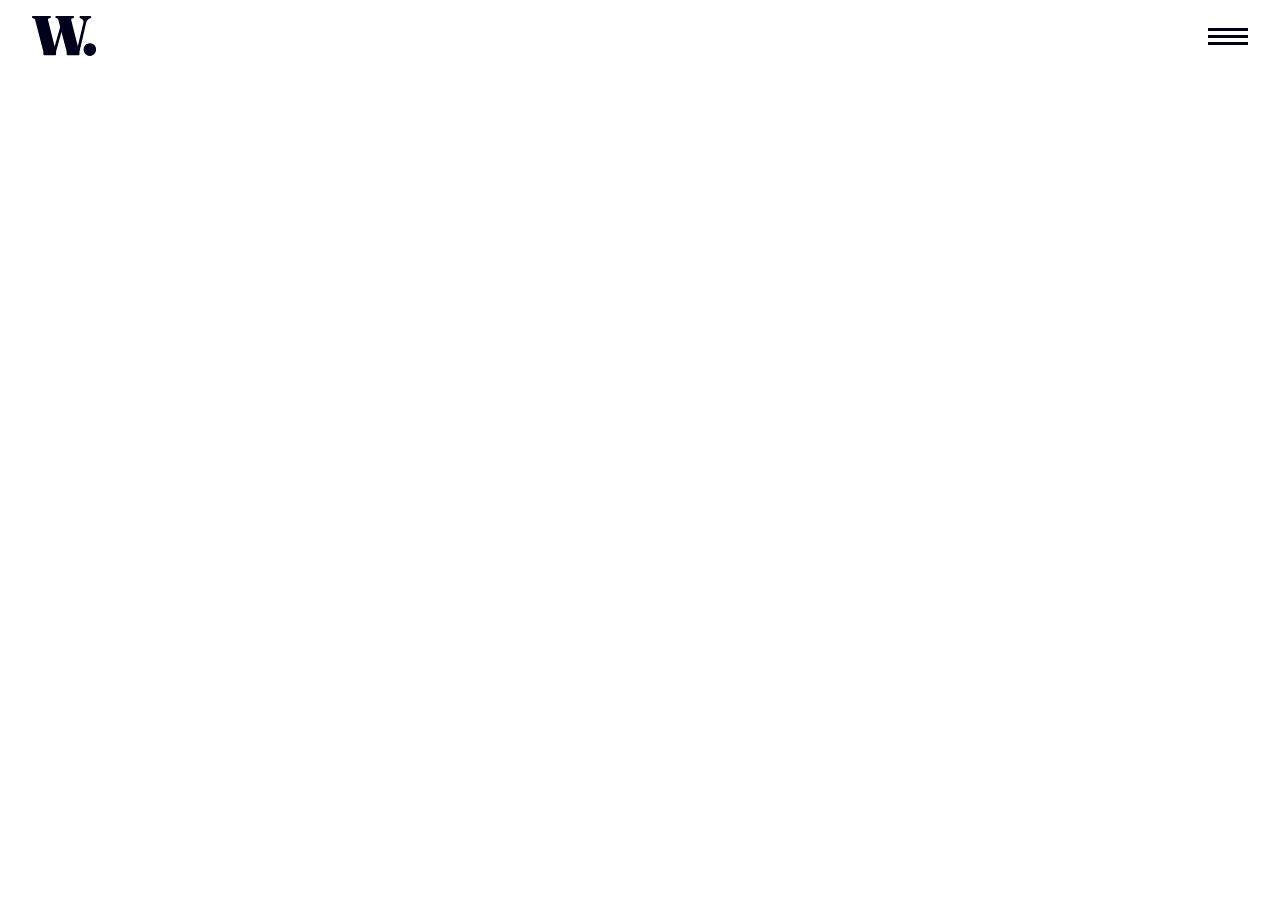
==== 02-news-homepage/index.html @ a36cd9cb "Empezando estructura del main." ====
<!DOCTYPE html>
<html lang="en">
  <head>
    <meta charset="UTF-8" />
    <meta name="viewport" content="width=device-width, initial-scale=1.0" />
    <!-- displays site properly based on user's device -->

    <link
      rel="icon"
      type="image/png"
      sizes="32x32"
      href="./assets/images/favicon-32x32.png"
    />

    <link rel="stylesheet" href="css/style.css" />

    <title>News homepage</title>
  </head>
  <body class="container">
    <header>
      <nav class="nav">
        <figure class="nav__picture">
          <img src="assets/images/logo.svg" alt="" class="nav__img" />
        </figure>

        <a href="#menu" class="menu__icon">
          <img src="assets/images/icon-menu.svg" />
        </a>

        <a href="#" class="menu__icon menu__icon--close">
          <img src="assets/images/icon-menu-close.svg" />
        </a>

        <div id="menu" class="menu">
          <a href="#" class="menu__link">Home</a>
          <a href="#" class="menu__link">New</a>
          <a href="#" class="menu__link">Popular</a>
          <a href="#" class="menu__link">Trending</a>
          <a href="#" class="menu__link">Categories</a>
        </div>

        <div class="modal"></div>
      </nav>

      <div class="wrapper">
        <main class="main"></main>
        <aside class="aside"></aside>
      </div>
    </header>
    <!-- Home
  New
  Popular
  Trending
  Categories

  The Bright Future of Web 3.0?

  We dive into the next evolution of the web that claims to put the power of the platforms back into the hands of the people. 
  But is it really fulfilling its promise?

  Read more

  New 

  Hydrogen VS Electric Cars
  Will hydrogen-fueled cars ever catch up to EVs?

  The Downsides of AI Artistry
  What are the possible adverse effects of on-demand AI image generation?

  Is VC Funding Drying Up?
  Private funding by VC firms is down 50% YOY. We take a look at what that means.

  01
  Reviving Retro PCs
  What happens when old PCs are given modern upgrades?

  02
  Top 10 Laptops of 2022
  Our best picks for various needs and budgets.

  03
  The Growth of Gaming
  How the pandemic has sparked fresh opportunities. -->
  </body>
</html>
---- 02-news-homepage/css/style.css ----
@font-face {
  font-family: Inter;
  src: url("../assets/fonts/Inter-VariableFont_slnt,wght.ttf");
}
*,
::before,
::after {
  margin: 0;
  padding: 0;
  box-sizing: border-box;
}

:root {
  --orange: hsl(35, 77%, 62%);
  ---red: hsl(5, 85%, 63%);
  --white: hsl(36, 100%, 99%);
  --gray: hsl(233, 8%, 79%);
  --dark-gray: hsl(236, 13%, 42%);
  --dark-blue: hsl(240, 100%, 5%);
}

body {
  font-family: "Inter", sans-serif;
}

.container {
  width: 95%;
  margin: 0 auto;
}

.nav {
  --img-menu: scale(1);
  --img-menu-close: scale(0);
  --translate-menu: translateX(100%);
  display: grid;
  grid-template-areas: "logo menu";
  justify-content: space-between;
  align-items: center;
  padding: 1rem 0;
}
.nav:has(:target) {
  --img-menu: scale(0);
  --img-menu-close: scale(1);
  --translate-menu: translateX(0);
}
.nav__picture {
  grid-area: logo;
}

.menu {
  position: fixed;
  background-color: #eee;
  z-index: 1;
  right: 0;
  width: 75%;
  max-width: 225px;
  top: 0;
  bottom: 0;
  display: grid;
  align-content: start;
  padding-top: 6rem;
  transition: transform 0.5s;
  transform: var(--translate-menu);
}
.menu__icon {
  grid-area: menu;
  transform: var(--img-menu);
  z-index: 10;
}
.menu__icon--close {
  transform: var(--img-menu-close);
}
.menu__link {
  text-decoration: none;
  padding: 0.75rem 1.25rem;
  color: var(--dark-gray);
}

/*# sourceMappingURL=style.css.map */
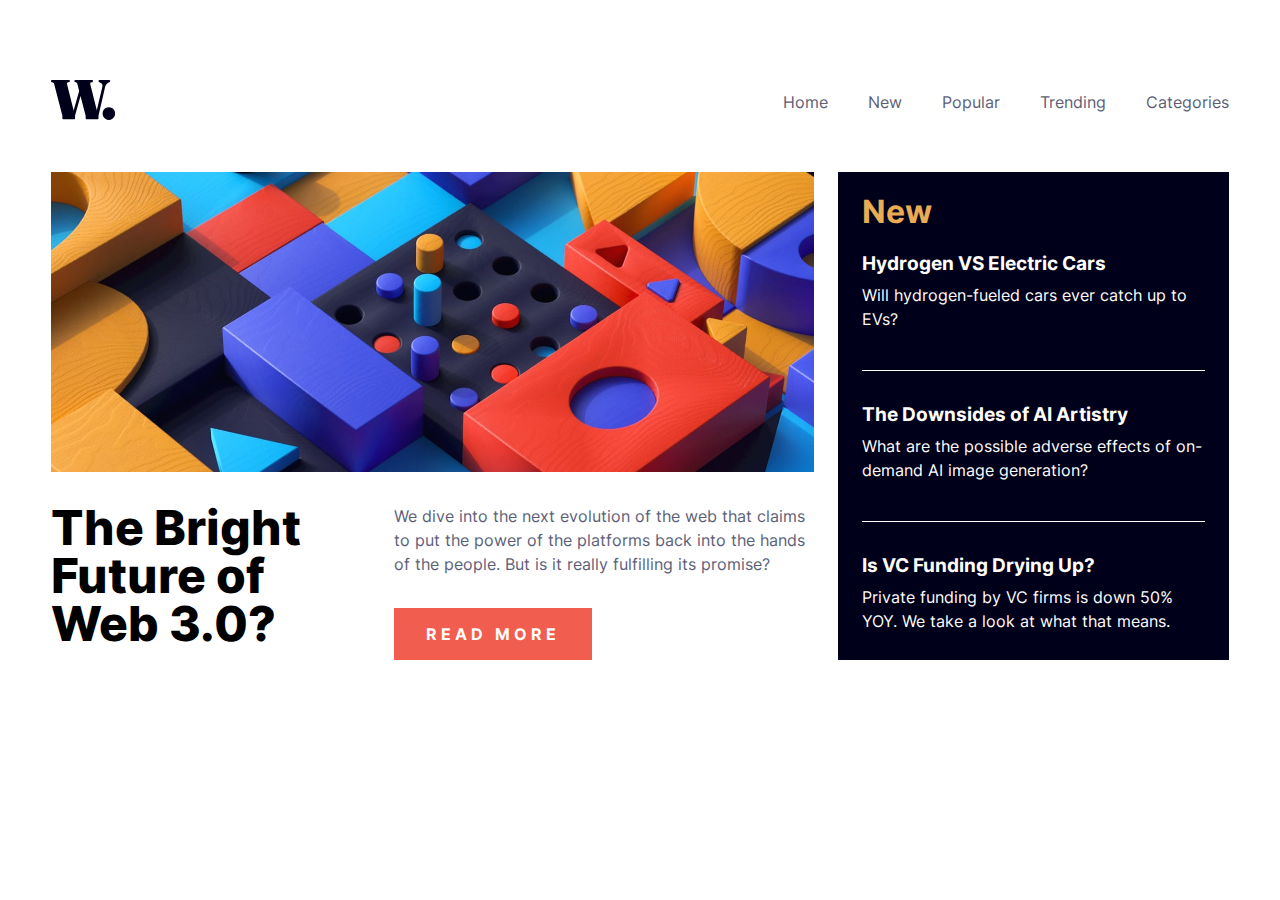
==== commit e36b6465: "Main y Aside hecho." ====
--- a/02-news-homepage/index.html
+++ b/02-news-homepage/index.html
@@ -24,11 +24,11 @@
         </figure>
 
         <a href="#menu" class="menu__icon">
-          <img src="assets/images/icon-menu.svg" />
+          <img src="assets/images/icon-menu.svg" alt="Icon menu" />
         </a>
 
         <a href="#" class="menu__icon menu__icon--close">
-          <img src="assets/images/icon-menu-close.svg" />
+          <img src="assets/images/icon-menu-close.svg" alt="Icon menu close" />
         </a>
 
         <div id="menu" class="menu">
@@ -43,34 +43,52 @@
       </nav>
 
       <div class="wrapper">
-        <main class="main"></main>
-        <aside class="aside"></aside>
+        <main class="main">
+          <figure class="main__picture"></figure>
+
+          <section class="main__about">
+            <h1 class="main__title">The Bright Future of Web 3.0?</h1>
+
+            <article class="main__texts">
+              <p class="main__text">
+                We dive into the next evolution of the web that claims to put
+                the power of the platforms back into the hands of the people.
+                But is it really fulfilling its promise?
+              </p>
+              <a href="#" class="main__cta">Read more</a>
+            </article>
+          </section>
+        </main>
+        <aside class="aside">
+          <h2 class="aside__title">New</h2>
+
+          <section class="news">
+            <article class="new">
+              <h3 class="new__title">Hydrogen VS Electric Cars</h3>
+              <p class="new__text">
+                Will hydrogen-fueled cars ever catch up to EVs?
+              </p>
+            </article>
+            <article class="new">
+              <h3 class="new__title">The Downsides of AI Artistry</h3>
+              <p class="new__text">
+                What are the possible adverse effects of on-demand AI image
+                generation?
+              </p>
+            </article>
+            <article class="new">
+              <h3 class="new__title">Is VC Funding Drying Up?</h3>
+              <p class="new__text">
+                Private funding by VC firms is down 50% YOY. We take a look at
+                what that means.
+              </p>
+            </article>
+          </section>
+        </aside>
       </div>
     </header>
-    <!-- Home
-  New
-  Popular
-  Trending
-  Categories
-
-  The Bright Future of Web 3.0?
-
-  We dive into the next evolution of the web that claims to put the power of the platforms back into the hands of the people. 
-  But is it really fulfilling its promise?
-
-  Read more
-
-  New 
-
-  Hydrogen VS Electric Cars
-  Will hydrogen-fueled cars ever catch up to EVs?
-
-  The Downsides of AI Artistry
-  What are the possible adverse effects of on-demand AI image generation?
-
-  Is VC Funding Drying Up?
-  Private funding by VC firms is down 50% YOY. We take a look at what that means.
-
+    <!-- 
+  
   01
   Reviving Retro PCs
   What happens when old PCs are given modern upgrades?
--- a/02-news-homepage/css/style.css
+++ b/02-news-homepage/css/style.css
@@ -21,17 +21,24 @@
 
 body {
   font-family: "Inter", sans-serif;
+  padding-bottom: 2rem;
 }
 
 .container {
-  width: 95%;
+  width: 92%;
+  max-width: 1200px;
   margin: 0 auto;
+}
+
+img {
+  max-width: 100%;
 }
 
 .nav {
   --img-menu: scale(1);
   --img-menu-close: scale(0);
   --translate-menu: translateX(100%);
+  --opacity-modal: 0;
   display: grid;
   grid-template-areas: "logo menu";
   justify-content: space-between;
@@ -42,6 +49,7 @@
   --img-menu: scale(0);
   --img-menu-close: scale(1);
   --translate-menu: translateX(0);
+  --opacity-modal: 0.8;
 }
 .nav__picture {
   grid-area: logo;
@@ -76,4 +84,141 @@
   color: var(--dark-gray);
 }
 
+.modal {
+  position: fixed;
+  background-color: #000;
+  opacity: var(--opacity-modal);
+  transition: opacity 0.5s;
+  inset: 0;
+  pointer-events: none;
+}
+
+.wrapper {
+  display: grid;
+  gap: 4rem;
+}
+
+.main__picture {
+  background-image: url(../assets/images/image-web-3-mobile.jpg);
+  background-size: cover;
+  min-height: 300px;
+}
+.main__about {
+  margin-top: 1rem;
+  display: grid;
+  gap: 1rem;
+}
+.main__title {
+  font-size: 3em;
+  font-weight: 800;
+}
+.main__texts {
+  display: grid;
+  gap: 2rem;
+  justify-items: start;
+}
+.main__text {
+  line-height: 1.5;
+  color: var(--dark-gray);
+}
+.main__cta {
+  text-decoration: none;
+  text-transform: uppercase;
+  padding: 1rem 2rem;
+  background-color: var(---red);
+  color: var(--white);
+  font-weight: 700;
+  letter-spacing: 4px;
+}
+
+.aside {
+  background-color: var(--dark-blue);
+  color: var(--white);
+  padding: 1.25rem 1.5rem;
+}
+.aside__title {
+  color: var(--orange);
+  font-size: 2em;
+  margin-bottom: 1.5rem;
+}
+
+.news {
+  display: grid;
+  gap: 2rem;
+}
+
+.new:not(:last-of-type) {
+  border-bottom: 1px solid var(--white);
+  padding-bottom: 2rem;
+}
+.new__title {
+  margin-bottom: 0.5rem;
+}
+.new__text {
+  line-height: 1.5;
+}
+
+@media (min-width: 1024px) {
+  .nav {
+    margin: 4rem 0 2rem;
+  }
+
+  .modal {
+    display: none;
+  }
+
+  .menu {
+    position: static;
+    background-color: transparent;
+    width: unset;
+    max-width: unset;
+    align-content: unset;
+    padding-top: 0;
+    display: flex;
+    justify-content: space-between;
+    gap: 2.5rem;
+    transform: none;
+  }
+  .menu__link {
+    padding: unset;
+  }
+  .menu__icon {
+    display: none;
+  }
+
+  .wrapper {
+    grid-template-areas: "main main aside";
+    gap: 1.5rem;
+  }
+
+  .main {
+    grid-area: main;
+  }
+  .main__picture {
+    background-image: url(../assets/images/image-web-3-desktop.jpg);
+    background-position: bottom;
+  }
+  .main__about {
+    display: flex;
+    justify-content: space-between;
+    gap: 0;
+    margin-top: 2rem;
+  }
+  .main__texts {
+    width: 55%;
+  }
+  .main__title {
+    width: 40%;
+    line-height: 1;
+  }
+
+  .aside {
+    grid-area: aside;
+    display: grid;
+  }
+  .aside__title {
+    margin-bottom: 0;
+  }
+}
+
 /*# sourceMappingURL=style.css.map */
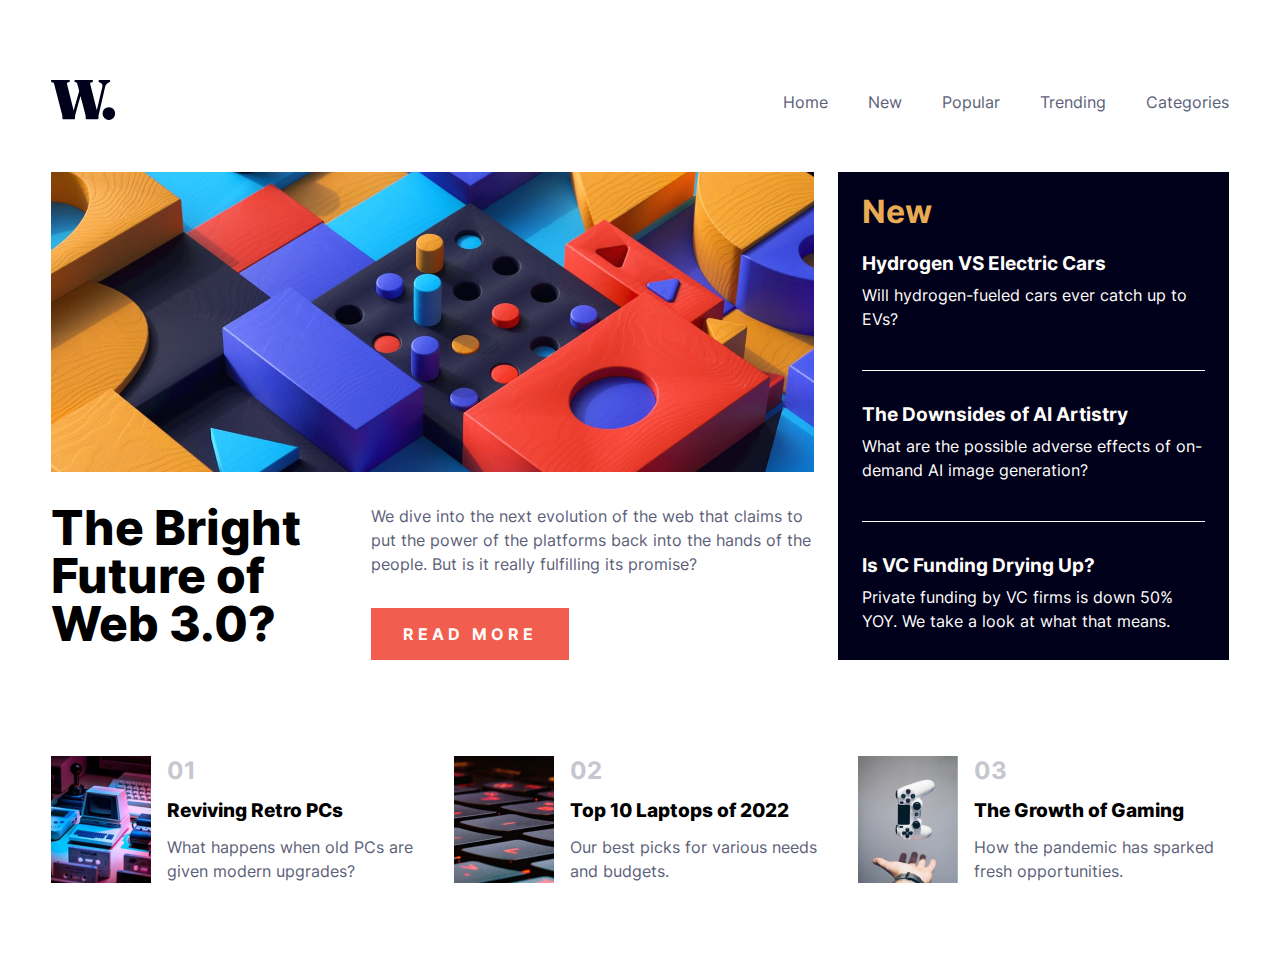
==== commit 16a3b80a: "Web terminada." ====
--- a/02-news-homepage/index.html
+++ b/02-news-homepage/index.html
@@ -41,64 +41,102 @@
 
         <div class="modal"></div>
       </nav>
+    </header>
 
-      <div class="wrapper">
-        <main class="main">
-          <figure class="main__picture"></figure>
+    <div class="wrapper">
+      <main class="main">
+        <figure class="main__picture"></figure>
 
-          <section class="main__about">
-            <h1 class="main__title">The Bright Future of Web 3.0?</h1>
+        <section class="main__about">
+          <h1 class="main__title">The Bright Future of Web 3.0?</h1>
 
-            <article class="main__texts">
-              <p class="main__text">
-                We dive into the next evolution of the web that claims to put
-                the power of the platforms back into the hands of the people.
-                But is it really fulfilling its promise?
-              </p>
-              <a href="#" class="main__cta">Read more</a>
-            </article>
-          </section>
-        </main>
-        <aside class="aside">
-          <h2 class="aside__title">New</h2>
+          <article class="main__texts">
+            <p class="main__text">
+              We dive into the next evolution of the web that claims to put the
+              power of the platforms back into the hands of the people. But is
+              it really fulfilling its promise?
+            </p>
+            <a href="#" class="main__cta">Read more</a>
+          </article>
+        </section>
+      </main>
+      <aside class="aside">
+        <h2 class="aside__title">New</h2>
 
-          <section class="news">
-            <article class="new">
-              <h3 class="new__title">Hydrogen VS Electric Cars</h3>
-              <p class="new__text">
-                Will hydrogen-fueled cars ever catch up to EVs?
-              </p>
-            </article>
-            <article class="new">
-              <h3 class="new__title">The Downsides of AI Artistry</h3>
-              <p class="new__text">
-                What are the possible adverse effects of on-demand AI image
-                generation?
-              </p>
-            </article>
-            <article class="new">
-              <h3 class="new__title">Is VC Funding Drying Up?</h3>
-              <p class="new__text">
-                Private funding by VC firms is down 50% YOY. We take a look at
-                what that means.
-              </p>
-            </article>
-          </section>
-        </aside>
-      </div>
-    </header>
-    <!-- 
-  
-  01
-  Reviving Retro PCs
-  What happens when old PCs are given modern upgrades?
+        <section class="news">
+          <article class="new">
+            <h3 class="new__title">Hydrogen VS Electric Cars</h3>
+            <p class="new__text">
+              Will hydrogen-fueled cars ever catch up to EVs?
+            </p>
+          </article>
+          <article class="new">
+            <h3 class="new__title">The Downsides of AI Artistry</h3>
+            <p class="new__text">
+              What are the possible adverse effects of on-demand AI image
+              generation?
+            </p>
+          </article>
+          <article class="new">
+            <h3 class="new__title">Is VC Funding Drying Up?</h3>
+            <p class="new__text">
+              Private funding by VC firms is down 50% YOY. We take a look at
+              what that means.
+            </p>
+          </article>
+        </section>
+      </aside>
+    </div>
 
-  02
-  Top 10 Laptops of 2022
-  Our best picks for various needs and budgets.
-
-  03
-  The Growth of Gaming
-  How the pandemic has sparked fresh opportunities. -->
+    <footer class="footer">
+      <article class="footer__post">
+        <figure class="footer__picture">
+          <img
+            src="assets/images/image-retro-pcs.jpg"
+            alt="Retro PCs"
+            class="footer__img"
+          />
+        </figure>
+        <div class="footer__texts">
+          <h4 class="footer__num">01</h4>
+          <h3 class="footer__title">Reviving Retro PCs</h3>
+          <p class="footer__text">
+            What happens when old PCs are given modern upgrades?
+          </p>
+        </div>
+      </article>
+      <article class="footer__post">
+        <figure class="footer__picture">
+          <img
+            src="assets/images/image-top-laptops.jpg"
+            alt="Top Laptops"
+            class="footer__img"
+          />
+        </figure>
+        <div class="footer__texts">
+          <h4 class="footer__num">02</h4>
+          <h3 class="footer__title">Top 10 Laptops of 2022</h3>
+          <p class="footer__text">
+            Our best picks for various needs and budgets.
+          </p>
+        </div>
+      </article>
+      <article class="footer__post">
+        <figure class="footer__picture">
+          <img
+            src="assets/images/image-gaming-growth.jpg"
+            alt="Gaming growth"
+            class="footer__img"
+          />
+        </figure>
+        <div class="footer__texts">
+          <h4 class="footer__num">03</h4>
+          <h3 class="footer__title">The Growth of Gaming</h3>
+          <p class="footer__text">
+            How the pandemic has sparked fresh opportunities.
+          </p>
+        </div>
+      </article>
+    </footer>
   </body>
 </html>
--- a/02-news-homepage/css/style.css
+++ b/02-news-homepage/css/style.css
@@ -21,7 +21,7 @@
 
 body {
   font-family: "Inter", sans-serif;
-  padding-bottom: 2rem;
+  padding-bottom: 5rem;
 }
 
 .container {
@@ -155,6 +155,37 @@
   margin-bottom: 0.5rem;
 }
 .new__text {
+  line-height: 1.5;
+}
+
+.footer {
+  margin-top: 6rem;
+  display: grid;
+  gap: 2rem;
+}
+.footer__post {
+  display: flex;
+  align-items: center;
+  gap: 1rem;
+}
+.footer__img {
+  display: block;
+  max-width: 100px;
+}
+.footer__texts {
+  height: 100%;
+  display: grid;
+  align-content: space-between;
+}
+.footer__num {
+  font-size: 1.5em;
+  color: var(--gray);
+}
+.footer__title {
+  font-weight: 800;
+}
+.footer__text {
+  color: var(--dark-gray);
   line-height: 1.5;
 }
 
@@ -205,7 +236,7 @@
     margin-top: 2rem;
   }
   .main__texts {
-    width: 55%;
+    width: 58%;
   }
   .main__title {
     width: 40%;
@@ -219,6 +250,10 @@
   .aside__title {
     margin-bottom: 0;
   }
+
+  .footer {
+    grid-template-columns: repeat(3, 1fr);
+  }
 }
 
 /*# sourceMappingURL=style.css.map */
